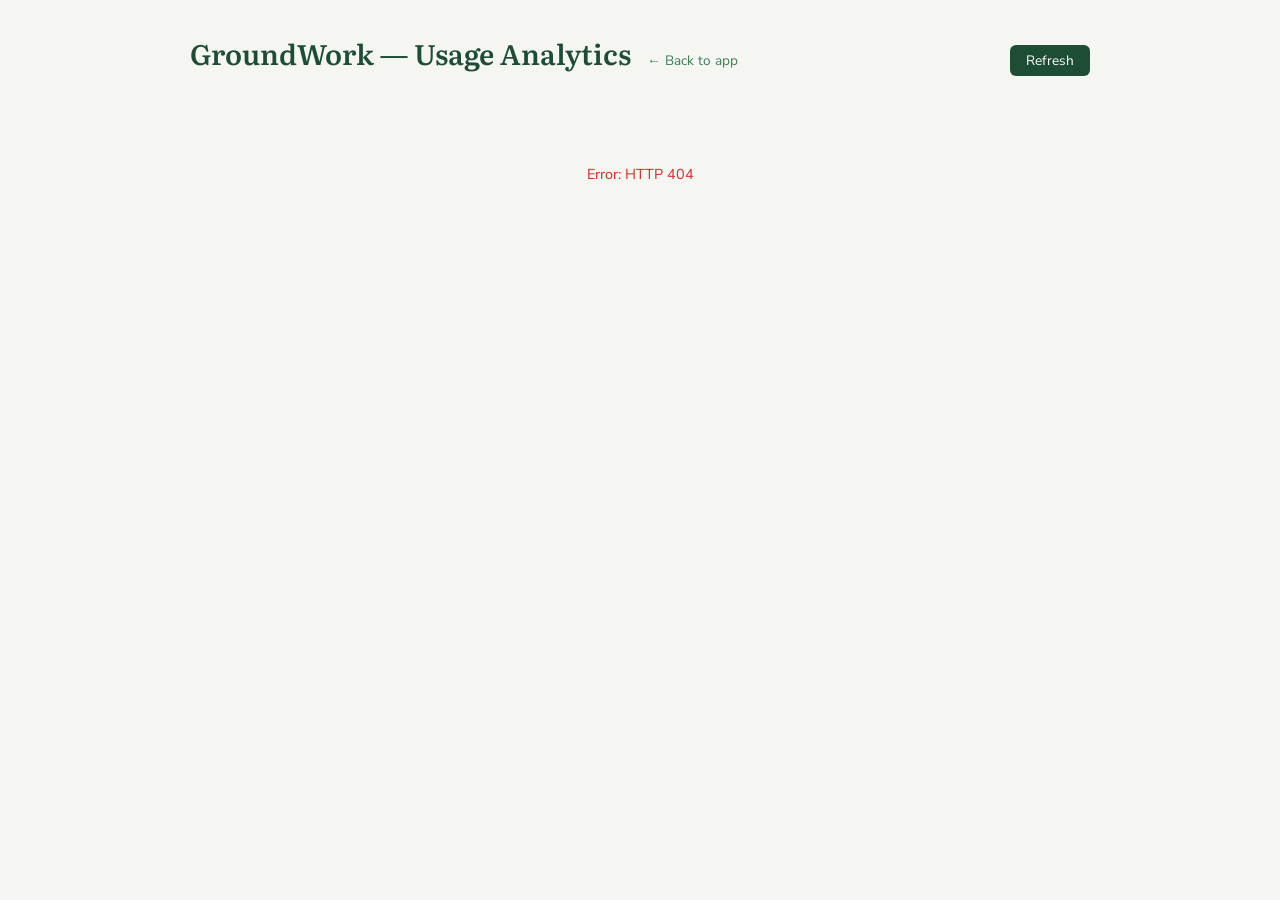
==== frontend/analytics.html @ 4e9da9d7 "Add event tracking to capture user interactions and application events Implement frontend and backen" ====
<!DOCTYPE html>
<html lang="en">
  <head>
    <meta charset="UTF-8" />
    <meta name="viewport" content="width=device-width, initial-scale=1.0" />
    <title>GroundWork — Analytics</title>
    <link rel="preconnect" href="https://fonts.googleapis.com" />
    <link rel="preconnect" href="https://fonts.gstatic.com" crossorigin />
    <link
      href="https://fonts.googleapis.com/css2?family=Literata:ital,opsz,wght@0,7..72,300..700;1,7..72,300..700&family=Nunito+Sans:wght@400;600;700&display=swap"
      rel="stylesheet"
    />
    <style>
      *, *::before, *::after { box-sizing: border-box; margin: 0; padding: 0; }

      body {
        font-family: "Nunito Sans", sans-serif;
        background: #f5f5f2;
        color: #1a1a18;
        min-height: 100vh;
        padding: 2rem 1rem 4rem;
      }

      .page-header {
        max-width: 900px;
        margin: 0 auto 2.5rem;
        display: flex;
        align-items: baseline;
        gap: 1rem;
        flex-wrap: wrap;
      }
      .page-header h1 {
        font-family: "Literata", serif;
        font-size: 1.75rem;
        font-weight: 600;
        color: #1e4d35;
      }
      .page-header a {
        font-size: 0.85rem;
        color: #3a7d55;
        text-decoration: none;
      }
      .page-header a:hover { text-decoration: underline; }
      .refresh-btn {
        margin-left: auto;
        padding: 0.4rem 1rem;
        background: #1e4d35;
        color: #fff;
        border: none;
        border-radius: 6px;
        font-size: 0.85rem;
        font-family: inherit;
        cursor: pointer;
      }
      .refresh-btn:hover { background: #2a6347; }

      .grid {
        max-width: 900px;
        margin: 0 auto;
        display: grid;
        grid-template-columns: repeat(auto-fit, minmax(200px, 1fr));
        gap: 1rem;
        margin-bottom: 1.5rem;
      }

      .card {
        background: #fff;
        border-radius: 12px;
        padding: 1.25rem 1.5rem;
        border: 1px solid #e4e4df;
      }

      .stat-card .label {
        font-size: 0.78rem;
        font-weight: 700;
        text-transform: uppercase;
        letter-spacing: 0.06em;
        color: #6b7280;
        margin-bottom: 0.35rem;
      }
      .stat-card .value {
        font-family: "Literata", serif;
        font-size: 2.2rem;
        font-weight: 600;
        color: #1e4d35;
        line-height: 1;
      }
      .stat-card .sub {
        font-size: 0.8rem;
        color: #6b7280;
        margin-top: 0.3rem;
      }

      .section {
        max-width: 900px;
        margin: 0 auto 1.5rem;
      }
      .section-title {
        font-size: 0.78rem;
        font-weight: 700;
        text-transform: uppercase;
        letter-spacing: 0.06em;
        color: #6b7280;
        margin-bottom: 0.75rem;
      }

      .bar-list { display: flex; flex-direction: column; gap: 0.5rem; }
      .bar-row {
        display: grid;
        grid-template-columns: 9rem 1fr 3rem;
        align-items: center;
        gap: 0.6rem;
        font-size: 0.875rem;
      }
      .bar-row .key {
        white-space: nowrap;
        overflow: hidden;
        text-overflow: ellipsis;
        color: #374151;
        font-weight: 600;
      }
      .bar-track {
        background: #e9ede9;
        border-radius: 4px;
        height: 8px;
        overflow: hidden;
      }
      .bar-fill {
        height: 100%;
        background: #3a7d55;
        border-radius: 4px;
        transition: width 0.4s ease;
      }
      .bar-row .count {
        text-align: right;
        color: #6b7280;
        font-size: 0.82rem;
      }

      .two-col {
        max-width: 900px;
        margin: 0 auto 1.5rem;
        display: grid;
        grid-template-columns: 1fr 1fr;
        gap: 1rem;
      }
      @media (max-width: 600px) { .two-col { grid-template-columns: 1fr; } }

      .event-table { width: 100%; border-collapse: collapse; font-size: 0.875rem; }
      .event-table th {
        text-align: left;
        font-size: 0.75rem;
        font-weight: 700;
        text-transform: uppercase;
        letter-spacing: 0.05em;
        color: #9ca3af;
        padding-bottom: 0.5rem;
        border-bottom: 1px solid #e4e4df;
      }
      .event-table td {
        padding: 0.45rem 0;
        border-bottom: 1px solid #f3f3f0;
        color: #374151;
      }
      .event-table td:last-child { text-align: right; color: #6b7280; }

      .daily-chart {
        display: flex;
        align-items: flex-end;
        gap: 4px;
        height: 80px;
        margin-top: 0.5rem;
      }
      .day-bar-wrap {
        flex: 1;
        display: flex;
        flex-direction: column;
        align-items: center;
        gap: 4px;
        height: 100%;
        justify-content: flex-end;
      }
      .day-bar {
        width: 100%;
        background: #3a7d55;
        border-radius: 3px 3px 0 0;
        min-height: 2px;
        transition: height 0.4s ease;
      }
      .day-label {
        font-size: 0.65rem;
        color: #9ca3af;
        white-space: nowrap;
      }

      .status { color: #6b7280; font-size: 0.9rem; text-align: center; padding: 3rem 0; }
      .status.error { color: #dc2626; }
    </style>
  </head>
  <body>
    <div class="page-header">
      <h1>GroundWork — Usage Analytics</h1>
      <a href="/">← Back to app</a>
      <button class="refresh-btn" onclick="load()">Refresh</button>
    </div>

    <div id="content"><p class="status">Loading…</p></div>

    <script>
      async function load() {
        const content = document.getElementById("content");
        content.innerHTML = '<p class="status">Loading…</p>';
        try {
          const res = await fetch("/api/analytics/summary");
          if (!res.ok) throw new Error(`HTTP ${res.status}`);
          const d = await res.json();
          render(d);
        } catch (e) {
          content.innerHTML = `<p class="status error">Error: ${e.message}</p>`;
        }
      }

      function esc(s) {
        return String(s).replace(/&/g, "&amp;").replace(/</g, "&lt;").replace(/>/g, "&gt;");
      }

      function barList(obj, maxItems) {
        const entries = Object.entries(obj).slice(0, maxItems || 10);
        if (!entries.length) return "<p style='color:#9ca3af;font-size:.85rem'>No data yet</p>";
        const max = Math.max(...entries.map(([, v]) => v), 1);
        return `<div class="bar-list">${entries.map(([k, v]) => `
          <div class="bar-row">
            <span class="key" title="${esc(k)}">${esc(k)}</span>
            <div class="bar-track"><div class="bar-fill" style="width:${Math.round(v / max * 100)}%"></div></div>
            <span class="count">${v}</span>
          </div>`).join("")}</div>`;
      }

      function dailyChart(daily) {
        const entries = Object.entries(daily);
        if (!entries.length) return "<p style='color:#9ca3af;font-size:.85rem'>No data yet</p>";
        const max = Math.max(...entries.map(([, v]) => v), 1);
        return `<div class="daily-chart">${entries.map(([day, count]) => {
          const pct = Math.max(Math.round(count / max * 100), 2);
          const label = day.slice(5);
          return `<div class="day-bar-wrap">
            <div class="day-bar" style="height:${pct}%" title="${day}: ${count}"></div>
            <span class="day-label">${label}</span>
          </div>`;
        }).join("")}</div>`;
      }

      function render(d) {
        const completionColor = d.completion_rate_pct >= 50 ? "#1e4d35" : d.completion_rate_pct >= 25 ? "#b45309" : "#dc2626";

        document.getElementById("content").innerHTML = `
          <div class="grid">
            <div class="card stat-card">
              <div class="label">Total Events</div>
              <div class="value">${d.total_events.toLocaleString()}</div>
            </div>
            <div class="card stat-card">
              <div class="label">Stress Tests Run</div>
              <div class="value">${d.stress_tests_submitted.toLocaleString()}</div>
            </div>
            <div class="card stat-card">
              <div class="label">Reports Generated</div>
              <div class="value">${d.stress_tests_completed.toLocaleString()}</div>
            </div>
            <div class="card stat-card">
              <div class="label">Completion Rate</div>
              <div class="value" style="color:${completionColor}">${d.completion_rate_pct}%</div>
              <div class="sub">tests → reports</div>
            </div>
          </div>

          <div class="section">
            <div class="section-title">Events by last 14 days</div>
            <div class="card">${dailyChart(d.daily_events_last_14d)}</div>
          </div>

          <div class="two-col">
            <div class="section">
              <div class="section-title">Top Aspirations Selected</div>
              <div class="card">${barList(d.top_aspirations_selected)}</div>
            </div>
            <div class="section">
              <div class="section-title">Top Aspirations Completed</div>
              <div class="card">${barList(d.top_aspirations_completed)}</div>
            </div>
          </div>

          <div class="two-col">
            <div class="section">
              <div class="section-title">All Events Breakdown</div>
              <div class="card">
                <table class="event-table">
                  <thead><tr><th>Event</th><th>Count</th></tr></thead>
                  <tbody>${Object.entries(d.by_event).map(([k, v]) =>
                    `<tr><td>${esc(k)}</td><td>${v.toLocaleString()}</td></tr>`
                  ).join("") || '<tr><td colspan="2" style="color:#9ca3af">No events yet</td></tr>'}</tbody>
                </table>
              </div>
            </div>
            <div class="section">
              <div class="section-title">Confidence Distribution</div>
              <div class="card">${barList(d.confidence_distribution)}</div>
            </div>
          </div>
        `;
      }

      load();
    </script>
  </body>
</html>
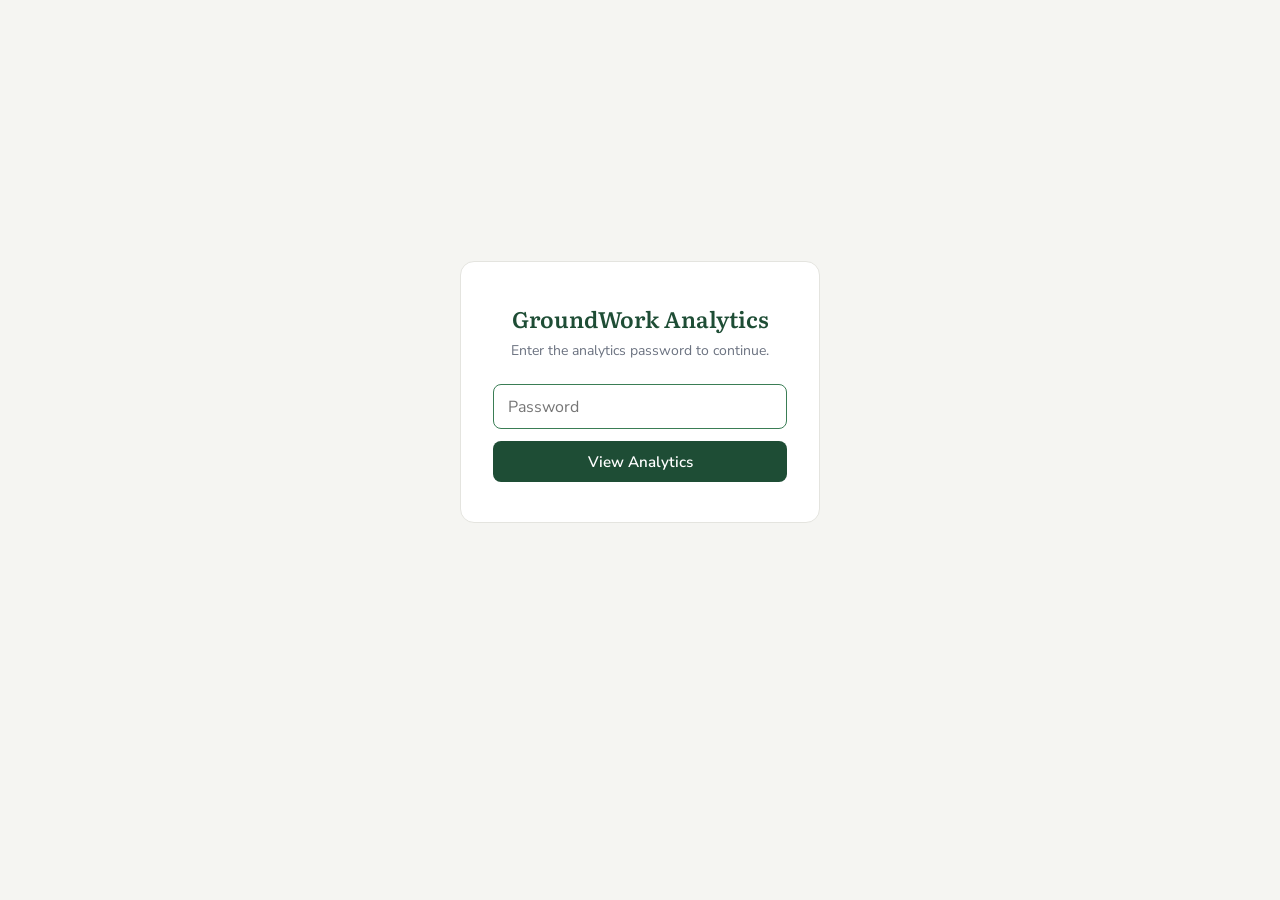
==== commit 77e873e2: "Add password protection to the analytics dashboard Introduce a token-based authentication mechanism " ====
--- a/frontend/analytics.html
+++ b/frontend/analytics.html
@@ -21,6 +21,67 @@
         padding: 2rem 1rem 4rem;
       }
 
+      /* ── Login ── */
+      .login-wrap {
+        display: flex;
+        align-items: center;
+        justify-content: center;
+        min-height: 80vh;
+      }
+      .login-card {
+        background: #fff;
+        border: 1px solid #e4e4df;
+        border-radius: 14px;
+        padding: 2.5rem 2rem;
+        width: 100%;
+        max-width: 360px;
+        text-align: center;
+      }
+      .login-card h1 {
+        font-family: "Literata", serif;
+        font-size: 1.4rem;
+        font-weight: 600;
+        color: #1e4d35;
+        margin-bottom: 0.4rem;
+      }
+      .login-card p {
+        font-size: 0.875rem;
+        color: #6b7280;
+        margin-bottom: 1.5rem;
+      }
+      .login-input {
+        width: 100%;
+        padding: 0.65rem 0.9rem;
+        border: 1px solid #d1d5db;
+        border-radius: 8px;
+        font-size: 1rem;
+        font-family: inherit;
+        margin-bottom: 0.75rem;
+        outline: none;
+        transition: border-color 0.15s;
+      }
+      .login-input:focus { border-color: #3a7d55; }
+      .login-btn {
+        width: 100%;
+        padding: 0.65rem;
+        background: #1e4d35;
+        color: #fff;
+        border: none;
+        border-radius: 8px;
+        font-size: 0.95rem;
+        font-family: inherit;
+        font-weight: 600;
+        cursor: pointer;
+        transition: background 0.15s;
+      }
+      .login-btn:hover { background: #2a6347; }
+      .login-error {
+        margin-top: 0.75rem;
+        font-size: 0.85rem;
+        color: #dc2626;
+      }
+
+      /* ── Dashboard ── */
       .page-header {
         max-width: 900px;
         margin: 0 auto 2.5rem;
@@ -41,18 +102,19 @@
         text-decoration: none;
       }
       .page-header a:hover { text-decoration: underline; }
-      .refresh-btn {
-        margin-left: auto;
+      .header-actions { margin-left: auto; display: flex; gap: 0.5rem; }
+      .btn-sm {
         padding: 0.4rem 1rem;
-        background: #1e4d35;
-        color: #fff;
         border: none;
         border-radius: 6px;
         font-size: 0.85rem;
         font-family: inherit;
         cursor: pointer;
       }
-      .refresh-btn:hover { background: #2a6347; }
+      .btn-primary { background: #1e4d35; color: #fff; }
+      .btn-primary:hover { background: #2a6347; }
+      .btn-ghost { background: transparent; color: #6b7280; border: 1px solid #d1d5db; }
+      .btn-ghost:hover { background: #f3f3f0; }
 
       .grid {
         max-width: 900px;
@@ -62,14 +124,12 @@
         gap: 1rem;
         margin-bottom: 1.5rem;
       }
-
       .card {
         background: #fff;
         border-radius: 12px;
         padding: 1.25rem 1.5rem;
         border: 1px solid #e4e4df;
       }
-
       .stat-card .label {
         font-size: 0.78rem;
         font-weight: 700;
@@ -85,16 +145,9 @@
         color: #1e4d35;
         line-height: 1;
       }
-      .stat-card .sub {
-        font-size: 0.8rem;
-        color: #6b7280;
-        margin-top: 0.3rem;
-      }
-
-      .section {
-        max-width: 900px;
-        margin: 0 auto 1.5rem;
-      }
+      .stat-card .sub { font-size: 0.8rem; color: #6b7280; margin-top: 0.3rem; }
+
+      .section { max-width: 900px; margin: 0 auto 1.5rem; }
       .section-title {
         font-size: 0.78rem;
         font-weight: 700;
@@ -119,23 +172,14 @@
         color: #374151;
         font-weight: 600;
       }
-      .bar-track {
-        background: #e9ede9;
-        border-radius: 4px;
-        height: 8px;
-        overflow: hidden;
-      }
+      .bar-track { background: #e9ede9; border-radius: 4px; height: 8px; overflow: hidden; }
       .bar-fill {
         height: 100%;
         background: #3a7d55;
         border-radius: 4px;
         transition: width 0.4s ease;
       }
-      .bar-row .count {
-        text-align: right;
-        color: #6b7280;
-        font-size: 0.82rem;
-      }
+      .bar-row .count { text-align: right; color: #6b7280; font-size: 0.82rem; }
 
       .two-col {
         max-width: 900px;
@@ -169,7 +213,6 @@
         align-items: flex-end;
         gap: 4px;
         height: 80px;
-        margin-top: 0.5rem;
       }
       .day-bar-wrap {
         flex: 1;
@@ -185,44 +228,128 @@
         background: #3a7d55;
         border-radius: 3px 3px 0 0;
         min-height: 2px;
-        transition: height 0.4s ease;
-      }
-      .day-label {
-        font-size: 0.65rem;
-        color: #9ca3af;
-        white-space: nowrap;
-      }
+      }
+      .day-label { font-size: 0.65rem; color: #9ca3af; white-space: nowrap; }
 
       .status { color: #6b7280; font-size: 0.9rem; text-align: center; padding: 3rem 0; }
-      .status.error { color: #dc2626; }
     </style>
   </head>
   <body>
-    <div class="page-header">
-      <h1>GroundWork — Usage Analytics</h1>
-      <a href="/">← Back to app</a>
-      <button class="refresh-btn" onclick="load()">Refresh</button>
+
+    <!-- Login screen -->
+    <div class="login-wrap" id="login-screen">
+      <div class="login-card">
+        <h1>GroundWork Analytics</h1>
+        <p>Enter the analytics password to continue.</p>
+        <form id="login-form" onsubmit="handleLogin(); return false;">
+          <input
+            type="password"
+            class="login-input"
+            id="password-input"
+            placeholder="Password"
+            autocomplete="current-password"
+          />
+          <button type="submit" class="login-btn" id="login-btn">View Analytics</button>
+        </form>
+        <p class="login-error" id="login-error" hidden>Incorrect password. Try again.</p>
+      </div>
     </div>
 
-    <div id="content"><p class="status">Loading…</p></div>
+    <!-- Dashboard (hidden until authenticated) -->
+    <div id="dashboard" hidden>
+      <div class="page-header">
+        <h1>GroundWork — Usage Analytics</h1>
+        <a href="/">← Back to app</a>
+        <div class="header-actions">
+          <button class="btn-sm btn-ghost" id="logout-btn">Log out</button>
+          <button class="btn-sm btn-primary" id="refresh-btn">Refresh</button>
+        </div>
+      </div>
+      <div id="content"><p class="status">Loading…</p></div>
+    </div>
 
     <script>
+      const SESSION_KEY = "analytics_token";
+
+      function getToken() {
+        return sessionStorage.getItem(SESSION_KEY) || "";
+      }
+
+      function esc(s) {
+        return String(s).replace(/&/g, "&amp;").replace(/</g, "&lt;").replace(/>/g, "&gt;");
+      }
+
       async function load() {
+        const token = getToken();
         const content = document.getElementById("content");
         content.innerHTML = '<p class="status">Loading…</p>';
         try {
-          const res = await fetch("/api/analytics/summary");
+          const res = await fetch(`/api/analytics/summary?token=${encodeURIComponent(token)}`);
+          if (res.status === 401) {
+            sessionStorage.removeItem(SESSION_KEY);
+            showLogin("Incorrect password. Try again.");
+            return;
+          }
           if (!res.ok) throw new Error(`HTTP ${res.status}`);
           const d = await res.json();
           render(d);
         } catch (e) {
-          content.innerHTML = `<p class="status error">Error: ${e.message}</p>`;
+          content.innerHTML = `<p class="status" style="color:#dc2626">Error: ${esc(e.message)}</p>`;
         }
       }
 
-      function esc(s) {
-        return String(s).replace(/&/g, "&amp;").replace(/</g, "&lt;").replace(/>/g, "&gt;");
-      }
+      function showLogin(errorMsg) {
+        document.getElementById("login-screen").hidden = false;
+        document.getElementById("dashboard").hidden = true;
+        const err = document.getElementById("login-error");
+        if (errorMsg) {
+          err.textContent = errorMsg;
+          err.hidden = false;
+        } else {
+          err.hidden = true;
+        }
+        document.getElementById("password-input").value = "";
+        document.getElementById("password-input").focus();
+      }
+
+      function showDashboard() {
+        document.getElementById("login-screen").hidden = true;
+        document.getElementById("dashboard").hidden = false;
+        load();
+      }
+
+      async function handleLogin() {
+        const pw = document.getElementById("password-input").value;
+        if (!pw) return;
+        const btn = document.getElementById("login-btn");
+        btn.textContent = "Checking…";
+        btn.disabled = true;
+        try {
+          const res = await fetch(`/api/analytics/summary?token=${encodeURIComponent(pw)}`);
+          if (res.status === 401) {
+            document.getElementById("login-error").hidden = false;
+            document.getElementById("login-error").textContent = "Incorrect password. Try again.";
+          } else if (res.ok) {
+            sessionStorage.setItem(SESSION_KEY, pw);
+            showDashboard();
+          } else {
+            document.getElementById("login-error").hidden = false;
+            document.getElementById("login-error").textContent = `Error: HTTP ${res.status}`;
+          }
+        } catch (e) {
+          document.getElementById("login-error").hidden = false;
+          document.getElementById("login-error").textContent = e.message;
+        } finally {
+          btn.textContent = "View Analytics";
+          btn.disabled = false;
+        }
+      }
+
+      document.getElementById("refresh-btn").addEventListener("click", load);
+      document.getElementById("logout-btn").addEventListener("click", () => {
+        sessionStorage.removeItem(SESSION_KEY);
+        showLogin();
+      });
 
       function barList(obj, maxItems) {
         const entries = Object.entries(obj).slice(0, maxItems || 10);
@@ -242,17 +369,16 @@
         const max = Math.max(...entries.map(([, v]) => v), 1);
         return `<div class="daily-chart">${entries.map(([day, count]) => {
           const pct = Math.max(Math.round(count / max * 100), 2);
-          const label = day.slice(5);
           return `<div class="day-bar-wrap">
             <div class="day-bar" style="height:${pct}%" title="${day}: ${count}"></div>
-            <span class="day-label">${label}</span>
+            <span class="day-label">${day.slice(5)}</span>
           </div>`;
         }).join("")}</div>`;
       }
 
       function render(d) {
-        const completionColor = d.completion_rate_pct >= 50 ? "#1e4d35" : d.completion_rate_pct >= 25 ? "#b45309" : "#dc2626";
-
+        const completionColor = d.completion_rate_pct >= 50 ? "#1e4d35"
+          : d.completion_rate_pct >= 25 ? "#b45309" : "#dc2626";
         document.getElementById("content").innerHTML = `
           <div class="grid">
             <div class="card stat-card">
@@ -275,7 +401,7 @@
           </div>
 
           <div class="section">
-            <div class="section-title">Events by last 14 days</div>
+            <div class="section-title">Events — last 14 days</div>
             <div class="card">${dailyChart(d.daily_events_last_14d)}</div>
           </div>
 
@@ -292,7 +418,7 @@
 
           <div class="two-col">
             <div class="section">
-              <div class="section-title">All Events Breakdown</div>
+              <div class="section-title">All Events</div>
               <div class="card">
                 <table class="event-table">
                   <thead><tr><th>Event</th><th>Count</th></tr></thead>
@@ -310,7 +436,12 @@
         `;
       }
 
-      load();
+      // On load — if token is cached in sessionStorage, go straight to dashboard
+      if (getToken()) {
+        showDashboard();
+      } else {
+        showLogin();
+      }
     </script>
   </body>
 </html>
